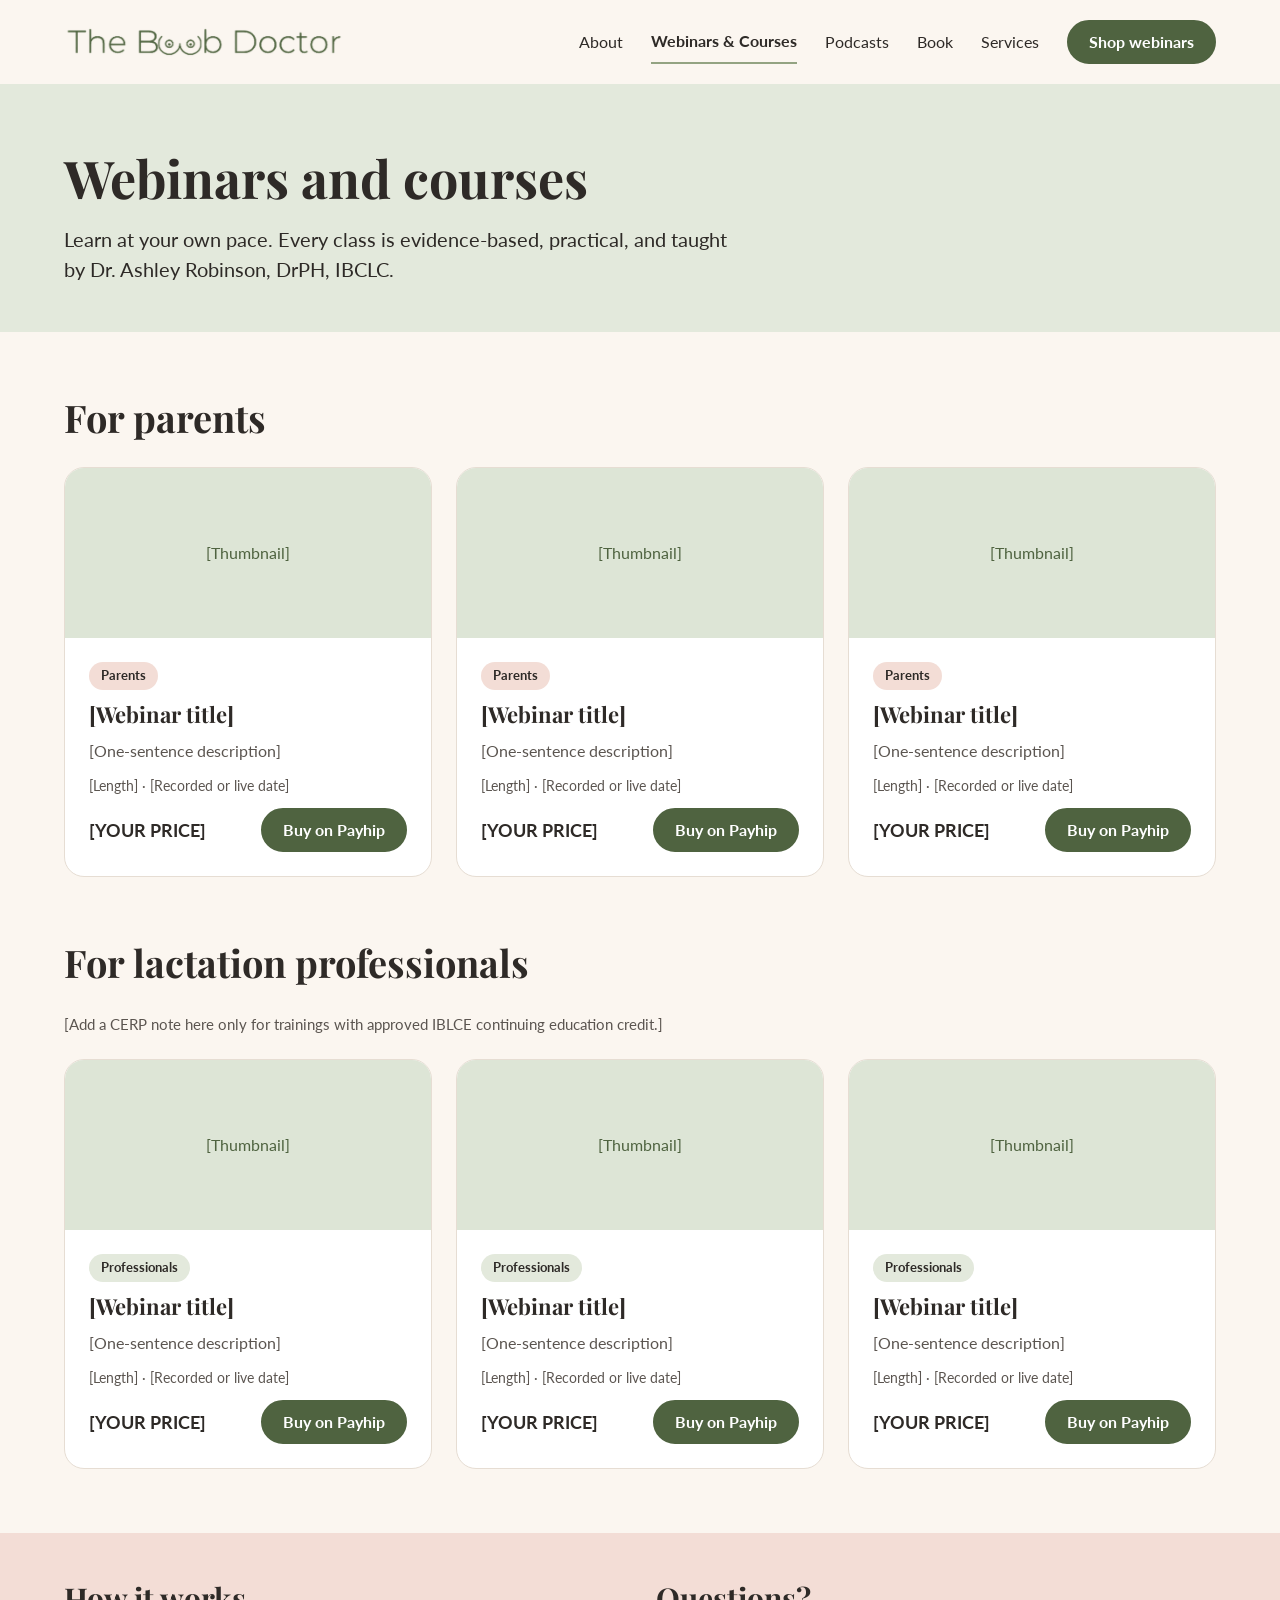
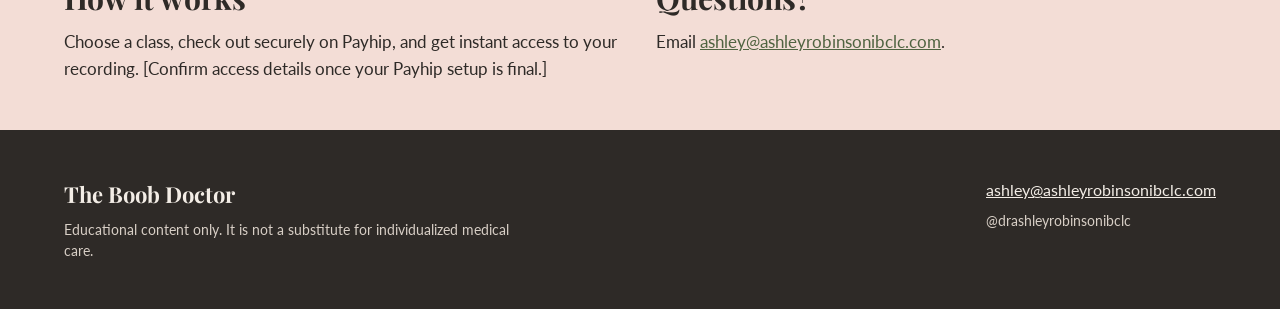
==== shop.html @ e1f0b031 "Add files via upload" ====
<!doctype html>
<html lang="en">
<head>
<meta charset="utf-8">
<meta name="viewport" content="width=device-width, initial-scale=1">
<title>Webinars and Courses | The Boob Doctor</title>
<meta name="description" content="Evidence-based webinars and courses for parents and lactation professionals, taught by Dr. Ashley Robinson, DrPH, IBCLC.">
<link rel="icon" type="image/png" href="images/favicon.png">
<link rel="apple-touch-icon" href="images/apple-touch-icon.png">
<link rel="preconnect" href="https://fonts.googleapis.com">
<link rel="preconnect" href="https://fonts.gstatic.com" crossorigin>
<link href="https://fonts.googleapis.com/css2?family=Lato:ital,wght@0,400;0,700;1,400&family=Playfair+Display:wght@500;600;700&display=swap" rel="stylesheet">
<link rel="stylesheet" href="styles.css">
</head>
<body>
<a class="skip" href="#main">Skip to content</a>
<header class="site wrap">
<a class="brand" href="index.html"><img src="images/wordmark.png" alt="The Boob Doctor" width="640" height="83"></a>
<nav aria-label="Main">
<a href="index.html#about">About</a>
<a href="shop.html" aria-current="page">Webinars &amp; Courses</a>
<a href="index.html#podcasts">Podcasts</a>
<a href="index.html#book">Book</a>
<a href="index.html#services">Services</a>
<a class="btn sm" href="shop.html">Shop webinars</a>
</nav>
</header>
<main id="main">
<section class="page-head wrap">
<h1>Webinars and courses</h1>
<p>Learn at your own pace. Every class is evidence-based, practical, and taught by Dr. Ashley Robinson, DrPH, IBCLC.</p>
</section>
<section class="block wrap" id="parents">
<div class="head"><h2>For parents</h2></div>
<div class="grid">
<article class="product">
<div class="thumb">[Thumbnail]</div>
<div class="body">
<span class="tag">Parents</span>
<h3>[Webinar title]</h3>
<p class="desc">[One-sentence description]</p>
<p class="meta">[Length] &middot; [Recorded or live date]</p>
<div class="buy"><span class="price">[YOUR PRICE]</span><a class="btn sm" href="#" rel="noopener">Buy on Payhip</a></div>
</div>
</article>
<article class="product">
<div class="thumb">[Thumbnail]</div>
<div class="body">
<span class="tag">Parents</span>
<h3>[Webinar title]</h3>
<p class="desc">[One-sentence description]</p>
<p class="meta">[Length] &middot; [Recorded or live date]</p>
<div class="buy"><span class="price">[YOUR PRICE]</span><a class="btn sm" href="#" rel="noopener">Buy on Payhip</a></div>
</div>
</article>
<article class="product">
<div class="thumb">[Thumbnail]</div>
<div class="body">
<span class="tag">Parents</span>
<h3>[Webinar title]</h3>
<p class="desc">[One-sentence description]</p>
<p class="meta">[Length] &middot; [Recorded or live date]</p>
<div class="buy"><span class="price">[YOUR PRICE]</span><a class="btn sm" href="#" rel="noopener">Buy on Payhip</a></div>
</div>
</article>
</div>
</section>
<section class="block wrap" id="professionals" style="padding-top:0">
<div class="head"><h2>For lactation professionals</h2></div>
<p class="note">[Add a CERP note here only for trainings with approved IBLCE continuing education credit.]</p>
<div class="grid">
<article class="product">
<div class="thumb">[Thumbnail]</div>
<div class="body">
<span class="tag pro">Professionals</span>
<h3>[Webinar title]</h3>
<p class="desc">[One-sentence description]</p>
<p class="meta">[Length] &middot; [Recorded or live date]</p>
<div class="buy"><span class="price">[YOUR PRICE]</span><a class="btn sm" href="#" rel="noopener">Buy on Payhip</a></div>
</div>
</article>
<article class="product">
<div class="thumb">[Thumbnail]</div>
<div class="body">
<span class="tag pro">Professionals</span>
<h3>[Webinar title]</h3>
<p class="desc">[One-sentence description]</p>
<p class="meta">[Length] &middot; [Recorded or live date]</p>
<div class="buy"><span class="price">[YOUR PRICE]</span><a class="btn sm" href="#" rel="noopener">Buy on Payhip</a></div>
</div>
</article>
<article class="product">
<div class="thumb">[Thumbnail]</div>
<div class="body">
<span class="tag pro">Professionals</span>
<h3>[Webinar title]</h3>
<p class="desc">[One-sentence description]</p>
<p class="meta">[Length] &middot; [Recorded or live date]</p>
<div class="buy"><span class="price">[YOUR PRICE]</span><a class="btn sm" href="#" rel="noopener">Buy on Payhip</a></div>
</div>
</article>
</div>
</section>
<section class="info-strip wrap" id="checkout">
<div><h2>How it works</h2><p>Choose a class, check out securely on Payhip, and get instant access to your recording. [Confirm access details once your Payhip setup is final.]</p></div>
<div><h2>Questions?</h2><p>Email <a href="mailto:ashley@ashleyrobinsonibclc.com">ashley@ashleyrobinsonibclc.com</a>.</p></div>
</section>
</main>
<footer class="site wrap">
<div><span class="footname">The Boob Doctor</span><p>Educational content only. It is not a substitute for individualized medical care.</p></div>
<div><a href="mailto:ashley@ashleyrobinsonibclc.com">ashley@ashleyrobinsonibclc.com</a><p>@drashleyrobinsonibclc</p></div>
</footer>
</body>
</html>
---- styles.css ----
:root{--cream:#FBF6F0;--tint:#E3E9DC;--blush:#F3DDD6;--sage:#93A382;--sage-dark:#4F6340;--ink:#2E2A27;--muted:#5B5550;--line:#E6DDD3}
*{box-sizing:border-box}
body{margin:0;font-family:'Lato',system-ui,sans-serif;color:var(--ink);background:var(--cream);line-height:1.5}
h1,h2,h3{font-family:'Playfair Display',Georgia,serif;margin:0;line-height:1.15}
p{margin:0}
a{color:var(--sage-dark)}a:hover{color:var(--ink)}
img{max-width:100%}
:focus-visible{outline:3px solid var(--sage-dark);outline-offset:3px}
.wrap{padding-left:max(24px,calc((100% - 1152px)/2));padding-right:max(24px,calc((100% - 1152px)/2))}
.skip{position:absolute;left:-999px}.skip:focus{left:16px;top:16px;background:#fff;padding:8px 12px;z-index:10}
header.site{display:flex;flex-wrap:wrap;align-items:center;justify-content:space-between;gap:16px;padding-top:20px;padding-bottom:20px}
header.site .brand img{display:block;width:280px;height:auto}
nav{display:flex;flex-wrap:wrap;align-items:center;gap:12px 28px}
nav a{color:var(--ink);text-decoration:none;min-height:44px;display:inline-flex;align-items:center}
nav a[aria-current="page"]{font-weight:700;border-bottom:2px solid var(--sage)}
.btn{display:inline-flex;align-items:center;justify-content:center;min-height:48px;padding:0 26px;border-radius:999px;background:var(--sage-dark);color:#fff!important;text-decoration:none;font-weight:700;border:2px solid var(--sage-dark)}
.btn:hover{background:var(--ink);border-color:var(--ink)}
.btn.outline{background:transparent;color:var(--ink)!important;border-color:var(--sage-dark)}
.btn.outline:hover{background:#fff}
.btn.sm{min-height:44px;padding:0 20px}
.eyebrow{font-size:14px;font-weight:700;letter-spacing:.1em;text-transform:uppercase;color:var(--sage-dark)}
.hero{background:var(--tint);display:flex;flex-wrap:wrap;align-items:center;gap:48px;padding-top:72px;padding-bottom:72px}
.hero .copy{flex:1 1 460px;display:flex;flex-direction:column;gap:24px}
.hero h1{font-size:clamp(38px,5vw,56px)}
.hero .lead{font-size:20px;line-height:1.55;max-width:560px}
.hero .cta{display:flex;flex-wrap:wrap;gap:16px}
.hero .logo-block{flex:1 1 340px;display:flex;flex-direction:column;align-items:center;gap:14px;text-align:center}
.hero .logo-block img{width:100%;max-width:340px;height:auto}
.hero .logo-block span{font-size:18px;font-style:italic;color:var(--sage-dark)}
.paths{display:flex;flex-wrap:wrap;gap:24px;padding-top:72px;padding-bottom:24px}
.card{flex:1 1 340px;display:flex;flex-direction:column;gap:16px;padding:36px;border-radius:20px;background:#fff;border:1px solid var(--line)}
.card h2{font-size:30px}.card p{font-size:17px;line-height:1.6}
section.block{padding-top:64px;padding-bottom:64px}
.head{display:flex;flex-wrap:wrap;align-items:baseline;justify-content:space-between;gap:12px;margin-bottom:28px}
.head h2{font-size:clamp(28px,4vw,38px)}
.grid{display:flex;flex-wrap:wrap;gap:24px}
.product{flex:1 1 300px;max-width:100%;display:flex;flex-direction:column;border-radius:20px;overflow:hidden;background:#fff;border:1px solid var(--line)}
.thumb{height:170px;background:#DDE5D6;display:flex;align-items:center;justify-content:center;color:var(--sage-dark)}
.product .body{display:flex;flex-direction:column;gap:12px;padding:24px;flex:1}
.tag{align-self:flex-start;font-size:13px;font-weight:700;padding:4px 12px;border-radius:999px;background:var(--blush)}
.tag.pro{background:var(--tint)}
.product h3{font-size:22px}.product .desc{font-size:16px;color:var(--muted)}.product .meta{font-size:14px;color:var(--muted)}
.product .buy{margin-top:auto;display:flex;align-items:center;justify-content:space-between;gap:12px}
.price{font-weight:700;font-size:18px}
.about{background:var(--blush);display:flex;flex-wrap:wrap;align-items:center;gap:56px}
.about .photo{flex:1 1 320px;max-width:460px;border-radius:24px;overflow:hidden;background:var(--cream)}
.about .photo img{display:block;width:100%;height:auto}
.about .text{flex:1 1 480px;display:flex;flex-direction:column;gap:20px}
.about h2{font-size:clamp(30px,4vw,40px)}.about p{font-size:18px;line-height:1.65}
.chips{display:flex;flex-wrap:wrap;gap:10px}
.chips span{font-size:14px;font-weight:700;padding:6px 14px;border-radius:999px;background:#fff}
.show{flex:1 1 400px;display:flex;flex-wrap:wrap;gap:24px;padding:28px;border-radius:20px;background:#fff;border:1px solid var(--line)}
.cover{flex:0 0 140px;height:140px;border-radius:16px;background:#E8C9C0;display:flex;align-items:center;justify-content:center;color:var(--sage-dark);font-size:14px;text-align:center}
.show .info{flex:1 1 220px;display:flex;flex-direction:column;gap:10px}.show h3{font-size:24px}.show p{color:var(--muted)}
.book{background:var(--tint);display:flex;flex-wrap:wrap;align-items:center;gap:56px}
.book .bookcover{flex:0 1 260px;min-width:200px;height:360px;border-radius:12px;background:#fff;border:2px dashed var(--sage);display:flex;align-items:center;justify-content:center;color:var(--sage-dark);text-align:center;padding:16px}
.book .text{flex:1 1 440px;display:flex;flex-direction:column;gap:18px}
.book h2{font-size:clamp(30px,4vw,40px)}
.buyrow{display:flex;flex-wrap:wrap;align-items:center;gap:20px}.buyrow .price{font-size:22px}
.svc{flex:1 1 300px;display:flex;flex-direction:column;gap:12px;padding:32px;border-radius:20px;background:#fff;border:1px solid var(--line)}
.svc h3{font-size:24px}.svc p{color:var(--muted)}
.page-head{background:var(--tint);padding-top:64px;padding-bottom:48px;display:flex;flex-direction:column;gap:16px}
.page-head h1{font-size:clamp(36px,5vw,52px)}.page-head p{font-size:20px;max-width:680px}
.note{font-size:15px;color:var(--muted);max-width:720px;margin-bottom:24px}
.info-strip{background:var(--blush);display:flex;flex-wrap:wrap;gap:32px;padding-top:48px;padding-bottom:48px}
.info-strip>div{flex:1 1 420px;display:flex;flex-direction:column;gap:12px}.info-strip h2{font-size:30px}.info-strip p{font-size:17px;line-height:1.6}
footer.site{background:var(--ink);color:#F3EDE6;display:flex;flex-wrap:wrap;gap:32px;justify-content:space-between;padding-top:48px;padding-bottom:48px}
footer.site a{color:#F3EDE6}.footname{font-family:'Playfair Display',serif;font-size:22px;font-weight:700}
footer.site p{font-size:14px;color:#D8CFC6;max-width:460px;margin-top:8px}
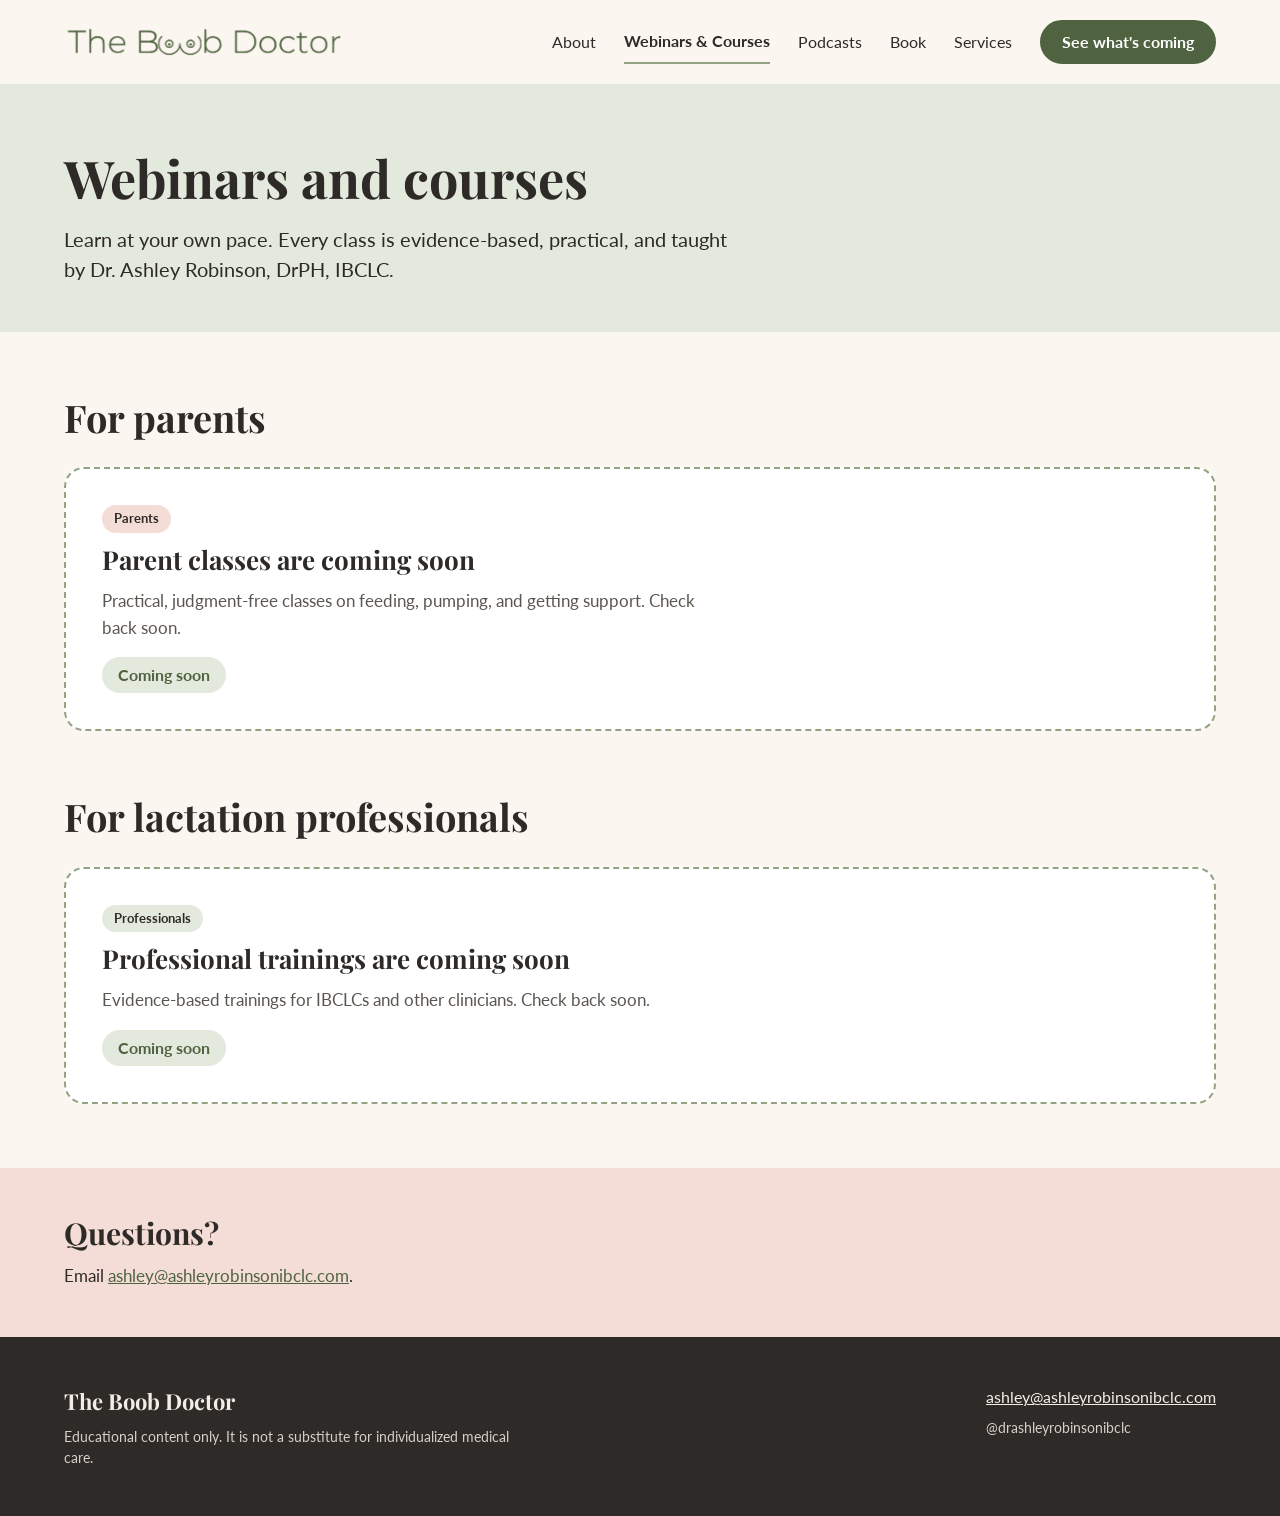
==== commit 82f69c1c: "Add files via upload" ====
--- a/shop.html
+++ b/shop.html
@@ -22,7 +22,7 @@
 <a href="index.html#podcasts">Podcasts</a>
 <a href="index.html#book">Book</a>
 <a href="index.html#services">Services</a>
-<a class="btn sm" href="shop.html">Shop webinars</a>
+<a class="btn sm" href="shop.html">See what's coming</a>
 </nav>
 </header>
 <main id="main">
@@ -32,77 +32,13 @@
 </section>
 <section class="block wrap" id="parents">
 <div class="head"><h2>For parents</h2></div>
-<div class="grid">
-<article class="product">
-<div class="thumb">[Thumbnail]</div>
-<div class="body">
-<span class="tag">Parents</span>
-<h3>[Webinar title]</h3>
-<p class="desc">[One-sentence description]</p>
-<p class="meta">[Length] &middot; [Recorded or live date]</p>
-<div class="buy"><span class="price">[YOUR PRICE]</span><a class="btn sm" href="#" rel="noopener">Buy on Payhip</a></div>
-</div>
-</article>
-<article class="product">
-<div class="thumb">[Thumbnail]</div>
-<div class="body">
-<span class="tag">Parents</span>
-<h3>[Webinar title]</h3>
-<p class="desc">[One-sentence description]</p>
-<p class="meta">[Length] &middot; [Recorded or live date]</p>
-<div class="buy"><span class="price">[YOUR PRICE]</span><a class="btn sm" href="#" rel="noopener">Buy on Payhip</a></div>
-</div>
-</article>
-<article class="product">
-<div class="thumb">[Thumbnail]</div>
-<div class="body">
-<span class="tag">Parents</span>
-<h3>[Webinar title]</h3>
-<p class="desc">[One-sentence description]</p>
-<p class="meta">[Length] &middot; [Recorded or live date]</p>
-<div class="buy"><span class="price">[YOUR PRICE]</span><a class="btn sm" href="#" rel="noopener">Buy on Payhip</a></div>
-</div>
-</article>
-</div>
+<div class="grid"><div class="soon wide"><span class="tag">Parents</span><h3>Parent classes are coming soon</h3><p>Practical, judgment-free classes on feeding, pumping, and getting support. Check back soon.</p><span class="badge">Coming soon</span></div></div>
 </section>
 <section class="block wrap" id="professionals" style="padding-top:0">
 <div class="head"><h2>For lactation professionals</h2></div>
-<p class="note">[Add a CERP note here only for trainings with approved IBLCE continuing education credit.]</p>
-<div class="grid">
-<article class="product">
-<div class="thumb">[Thumbnail]</div>
-<div class="body">
-<span class="tag pro">Professionals</span>
-<h3>[Webinar title]</h3>
-<p class="desc">[One-sentence description]</p>
-<p class="meta">[Length] &middot; [Recorded or live date]</p>
-<div class="buy"><span class="price">[YOUR PRICE]</span><a class="btn sm" href="#" rel="noopener">Buy on Payhip</a></div>
-</div>
-</article>
-<article class="product">
-<div class="thumb">[Thumbnail]</div>
-<div class="body">
-<span class="tag pro">Professionals</span>
-<h3>[Webinar title]</h3>
-<p class="desc">[One-sentence description]</p>
-<p class="meta">[Length] &middot; [Recorded or live date]</p>
-<div class="buy"><span class="price">[YOUR PRICE]</span><a class="btn sm" href="#" rel="noopener">Buy on Payhip</a></div>
-</div>
-</article>
-<article class="product">
-<div class="thumb">[Thumbnail]</div>
-<div class="body">
-<span class="tag pro">Professionals</span>
-<h3>[Webinar title]</h3>
-<p class="desc">[One-sentence description]</p>
-<p class="meta">[Length] &middot; [Recorded or live date]</p>
-<div class="buy"><span class="price">[YOUR PRICE]</span><a class="btn sm" href="#" rel="noopener">Buy on Payhip</a></div>
-</div>
-</article>
-</div>
+<div class="grid"><div class="soon wide"><span class="tag pro">Professionals</span><h3>Professional trainings are coming soon</h3><p>Evidence-based trainings for IBCLCs and other clinicians. Check back soon.</p><span class="badge">Coming soon</span></div></div>
 </section>
 <section class="info-strip wrap" id="checkout">
-<div><h2>How it works</h2><p>Choose a class, check out securely on Payhip, and get instant access to your recording. [Confirm access details once your Payhip setup is final.]</p></div>
 <div><h2>Questions?</h2><p>Email <a href="mailto:ashley@ashleyrobinsonibclc.com">ashley@ashleyrobinsonibclc.com</a>.</p></div>
 </section>
 </main>
--- a/styles.css
+++ b/styles.css
@@ -49,11 +49,12 @@
 .about h2{font-size:clamp(30px,4vw,40px)}.about p{font-size:18px;line-height:1.65}
 .chips{display:flex;flex-wrap:wrap;gap:10px}
 .chips span{font-size:14px;font-weight:700;padding:6px 14px;border-radius:999px;background:#fff}
-.show{flex:1 1 400px;display:flex;flex-wrap:wrap;gap:24px;padding:28px;border-radius:20px;background:#fff;border:1px solid var(--line)}
-.cover{flex:0 0 140px;height:140px;border-radius:16px;background:#E8C9C0;display:flex;align-items:center;justify-content:center;color:var(--sage-dark);font-size:14px;text-align:center}
-.show .info{flex:1 1 220px;display:flex;flex-direction:column;gap:10px}.show h3{font-size:24px}.show p{color:var(--muted)}
+.show{flex:1 1 440px;display:flex;flex-direction:column;gap:14px;padding:28px;border-radius:20px;background:#fff;border:1px solid var(--line);min-width:0}
+.show h3{font-size:24px}.show p{color:var(--muted)}
+.show iframe{display:block;width:100%;margin-top:6px}
 .book{background:var(--tint);display:flex;flex-wrap:wrap;align-items:center;gap:56px}
-.book .bookcover{flex:0 1 260px;min-width:200px;height:360px;border-radius:12px;background:#fff;border:2px dashed var(--sage);display:flex;align-items:center;justify-content:center;color:var(--sage-dark);text-align:center;padding:16px}
+.book .bookcover{flex:0 1 280px;min-width:200px}
+.book .bookcover img{display:block;width:100%;height:auto;border-radius:6px;box-shadow:0 12px 28px rgba(46,42,39,.25)}
 .book .text{flex:1 1 440px;display:flex;flex-direction:column;gap:18px}
 .book h2{font-size:clamp(30px,4vw,40px)}
 .buyrow{display:flex;flex-wrap:wrap;align-items:center;gap:20px}.buyrow .price{font-size:22px}
@@ -67,3 +68,13 @@
 footer.site{background:var(--ink);color:#F3EDE6;display:flex;flex-wrap:wrap;gap:32px;justify-content:space-between;padding-top:48px;padding-bottom:48px}
 footer.site a{color:#F3EDE6}.footname{font-family:'Playfair Display',serif;font-size:22px;font-weight:700}
 footer.site p{font-size:14px;color:#D8CFC6;max-width:460px;margin-top:8px}
+
+.book .lists{display:flex;flex-wrap:wrap;gap:24px 40px}
+.book .lists>div{flex:1 1 280px}
+.book .lists h3{font-size:20px;margin-bottom:8px}
+.book .lists ul{margin:0;padding-left:20px;display:flex;flex-direction:column;gap:6px;font-size:16px;line-height:1.5}
+
+.soon{flex:1 1 340px;display:flex;flex-direction:column;align-items:flex-start;gap:12px;padding:36px;border-radius:20px;background:#fff;border:2px dashed var(--sage)}
+.soon h3{font-size:26px}.soon p{font-size:17px;line-height:1.6;color:var(--muted);max-width:620px}
+.soon.wide{flex-basis:100%}
+.badge{margin-top:4px;display:inline-flex;align-items:center;min-height:36px;padding:0 16px;border-radius:999px;background:var(--tint);color:var(--sage-dark);font-weight:700}
